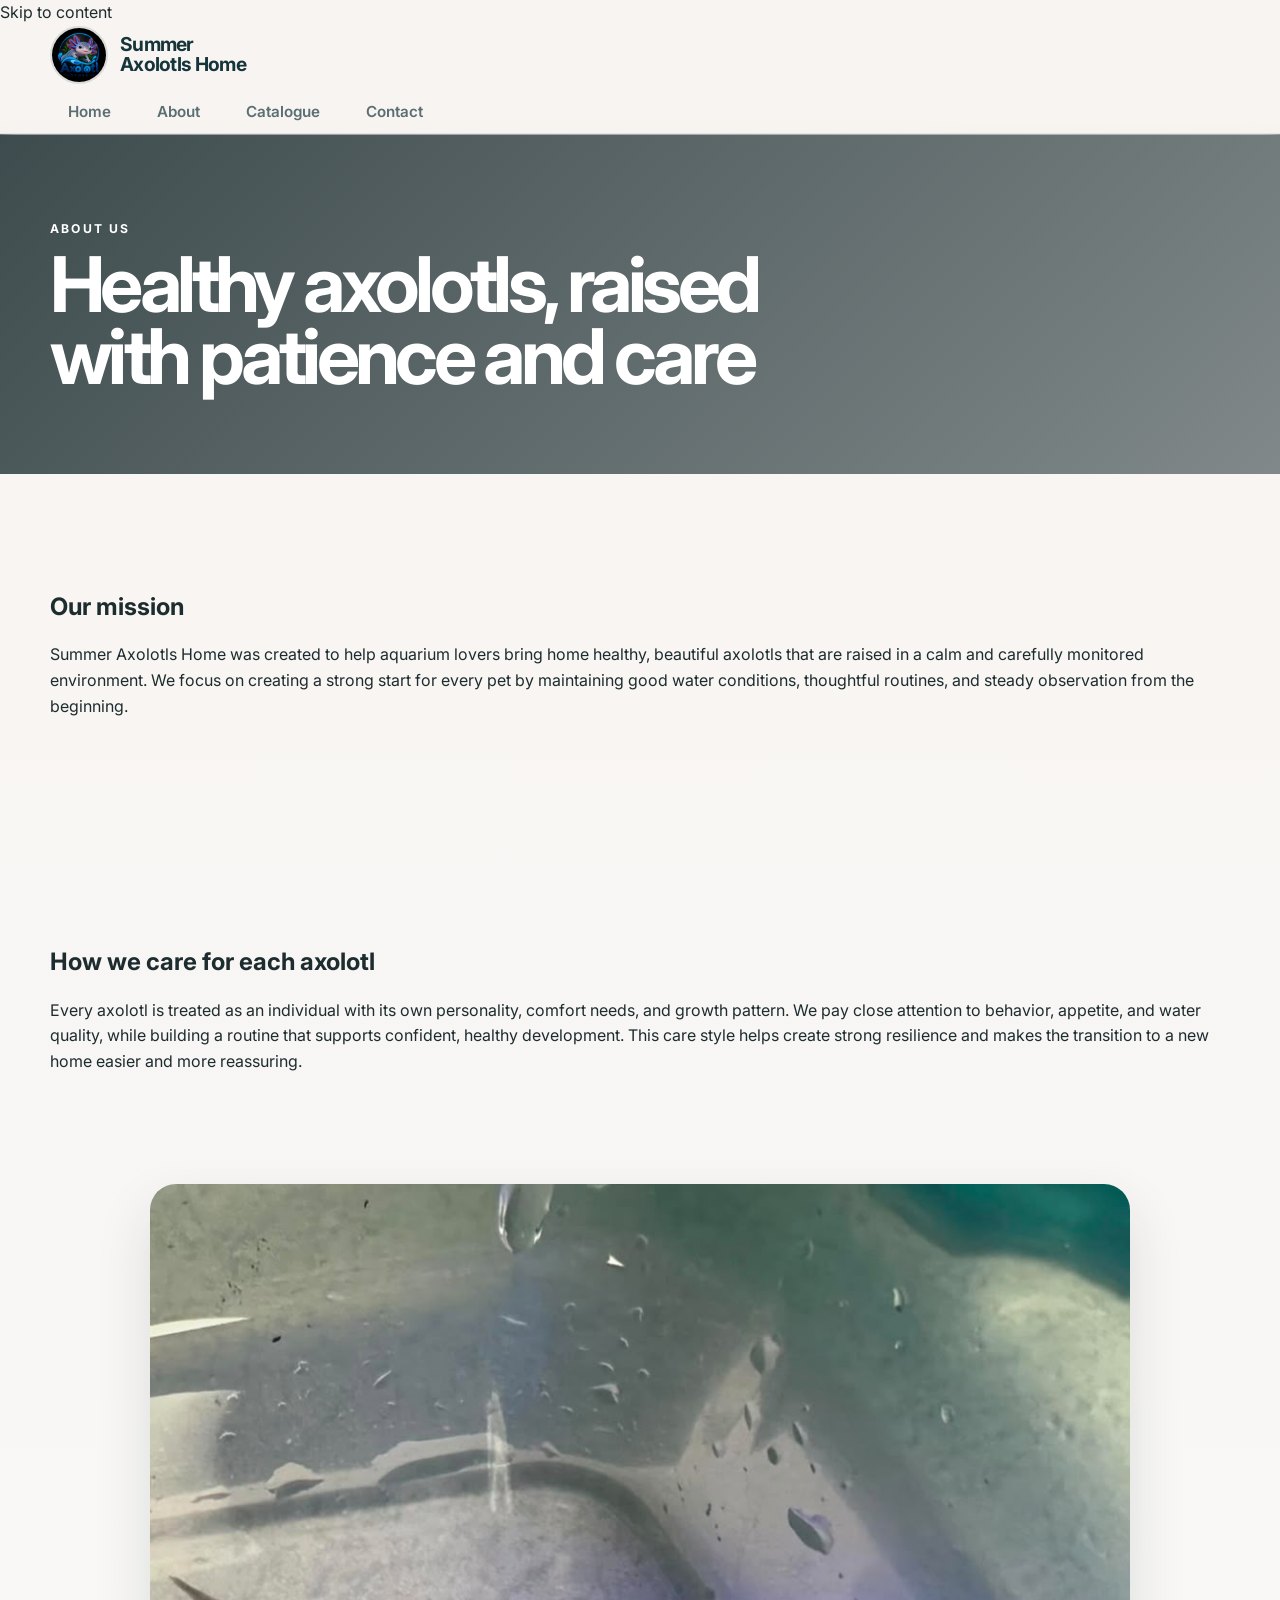
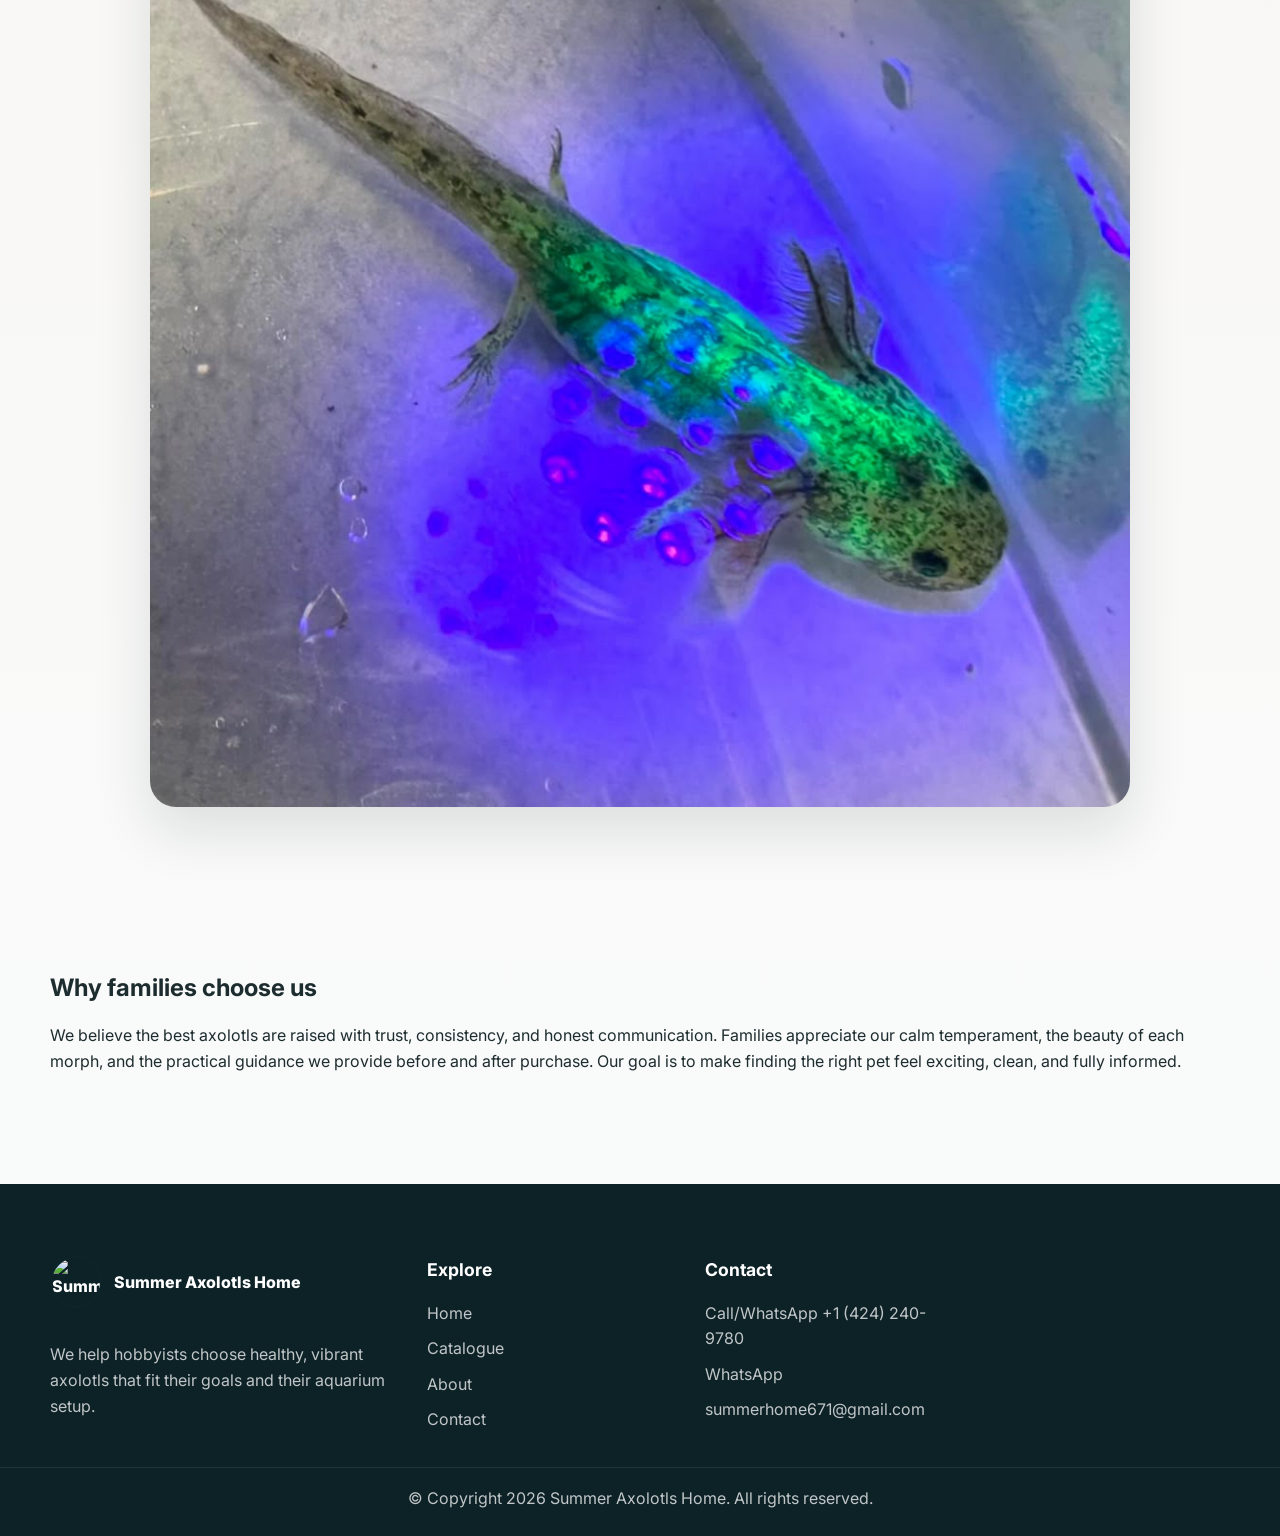
==== home/about.html @ 6de80795 "chages" ====
<!DOCTYPE html>
<html lang="en">
  <head>
    <meta charset="UTF-8" />
    <meta name="viewport" content="width=device-width, initial-scale=1.0" />
    <title>About | Summer Axolotls Home</title>
    <meta
      name="description"
      content="Learn more about Summer Axolotls Home, our care standards, and our mission for healthy, happy axolotls."
    />
    <link rel="icon" type="image/jpeg" href="../logo/WhatsApp%20Image%202026-10-26%20at%2015.49.10.jpeg" />
    <link rel="preconnect" href="https://fonts.googleapis.com" />
    <link rel="preconnect" href="https://fonts.gstatic.com" crossorigin />
    <link
      href="https://fonts.googleapis.com/css2?family=Cormorant+Garamond:wght@500;600;700&family=Inter:wght@400;500;600;700&display=swap"
      rel="stylesheet"
    />
    <link rel="stylesheet" href="../css/about.css" />
  </head>
  <body>
    <a class="skip-link" href="#content">Skip to content</a>

    <header class="site-header" id="site-header">
      <div class="container header-inner">
        <a href="index.html" class="brand" aria-label="Summer Axolotls Home home">
          <img src="../logo/WhatsApp%20Image%202026-10-26%20at%2015.49.10.jpeg" alt="Summer Axolotls Home logo" />
          <span class="brand-wordmark">
            <strong>Summer</strong>
            <strong>Axolotls Home</strong>
          </span>
        </a>

        <button class="nav-toggle" aria-expanded="false" aria-controls="site-nav" aria-label="Toggle navigation">
          <span></span>
          <span></span>
          <span></span>
        </button>

        <nav class="site-nav" id="site-nav" aria-label="Main navigation">
          <a href="index.html">Home</a>
          <a href="about.html">About</a>
          <a href="catalogue.html">Catalogue</a>
          <a href="index.html#contact">Contact</a>
        </nav>
      </div>
    </header>

    <main id="content">
      <section class="hero small-hero">
        <div class="hero-overlay"></div>
        <div class="container hero-content narrow">
          <div class="hero-copy">
            <p class="eyebrow">About us</p>
            <h1>Healthy axolotls, raised with patience and care</h1>
          </div>
        </div>
      </section>

      <section class="section-spacing content-only">
        <div class="container narrow">
          <h2>Our mission</h2>
          <p>
            Summer Axolotls Home was created to help aquarium lovers bring home healthy, beautiful axolotls that are raised in a calm
            and carefully monitored environment. We focus on creating a strong start for every pet by maintaining good water conditions,
            thoughtful routines, and steady observation from the beginning.
          </p>
        </div>
      </section>

      <section class="section-spacing content-only">
        <div class="container narrow">
          <h2>How we care for each axolotl</h2>
          <p>
            Every axolotl is treated as an individual with its own personality, comfort needs, and growth pattern. We pay close attention to
            behavior, appetite, and water quality, while building a routine that supports confident, healthy development. This care style helps
            create strong resilience and makes the transition to a new home easier and more reassuring.
          </p>
        </div>
      </section>

      <div class="container" style="margin-bottom: 48px;">
        <div class="feature-media" style="max-width: 980px; margin: 0 auto;">
          <img src="../image/WhatsApp%20Image%202026-10-26%20at%2015.56.53.jpeg" alt="Axolotl in a calm aquarium environment" />
        </div>
      </div>

      <section class="section-spacing content-only">
        <div class="container narrow">
          <h2>Why families choose us</h2>
          <p>
            We believe the best axolotls are raised with trust, consistency, and honest communication. Families appreciate our calm temperament,
            the beauty of each morph, and the practical guidance we provide before and after purchase. Our goal is to make finding the right pet
            feel exciting, clean, and fully informed.
          </p>
        </div>
      </section>
    </main>

    <footer class="site-footer" id="contact">
      <div class="container footer-grid">
        <div class="footer-brand">
          <a href="index.html" class="brand brand-footer" aria-label="Summer Axolotls Home home">
            <img src="../image/WhatsApp%20Image%202026-10-26%20at%2015.49.10.jpeg" alt="Summer Axolotls Home" />
            <span>Summer Axolotls Home</span>
          </a>
          <p>
            We help hobbyists choose healthy, vibrant axolotls that fit their goals and their aquarium setup.
          </p>
        </div>

        <div class="footer-links">
          <h3>Explore</h3>
          <ul>
            <li><a href="index.html">Home</a></li>
            <li><a href="catalogue.html">Catalogue</a></li>
            <li><a href="about.html">About</a></li>
            <li><a href="index.html#contact">Contact</a></li>
          </ul>
        </div>

        <div class="footer-links">
          <h3>Contact</h3>
          <ul>
            <li><a href="tel:+14242409780">Call/WhatsApp +1 (424) 240-9780</a></li>
            <li><a href="https://wa.me/14242409780" target="_blank" rel="noreferrer">WhatsApp</a></li>
            <li><a href="mailto:summerhome671@gmail.com">summerhome671@gmail.com</a></li>
          </ul>
        </div>
      </div>

      <div class="footer-bottom">
        <div class="container">
          <p>© Copyright <span id="year"></span> Summer Axolotls Home. All rights reserved.</p>
        </div>
      </div>
    </footer>

    <script src="../js/about.js"></script>
  </body>
</html>
---- css/about.css ----
@import url('./index.css');

.small-hero {
  min-height: 340px;
}

.hero-copy {
  max-width: 820px;
}

.eyebrow {
  display: inline-block;
  margin: 0 0 10px;
  font-size: 0.76rem;
  letter-spacing: 0.18em;
  text-transform: uppercase;
  color: var(--secondary-deep);
  font-weight: 700;
}

.content-only h2 {
  margin-bottom: 14px;
}

.feature-media {
  overflow: hidden;
  border-radius: 26px;
  box-shadow: var(--shadow);
}

.feature-media img {
  width: 100%;
  height: auto;
  object-fit: cover;
}
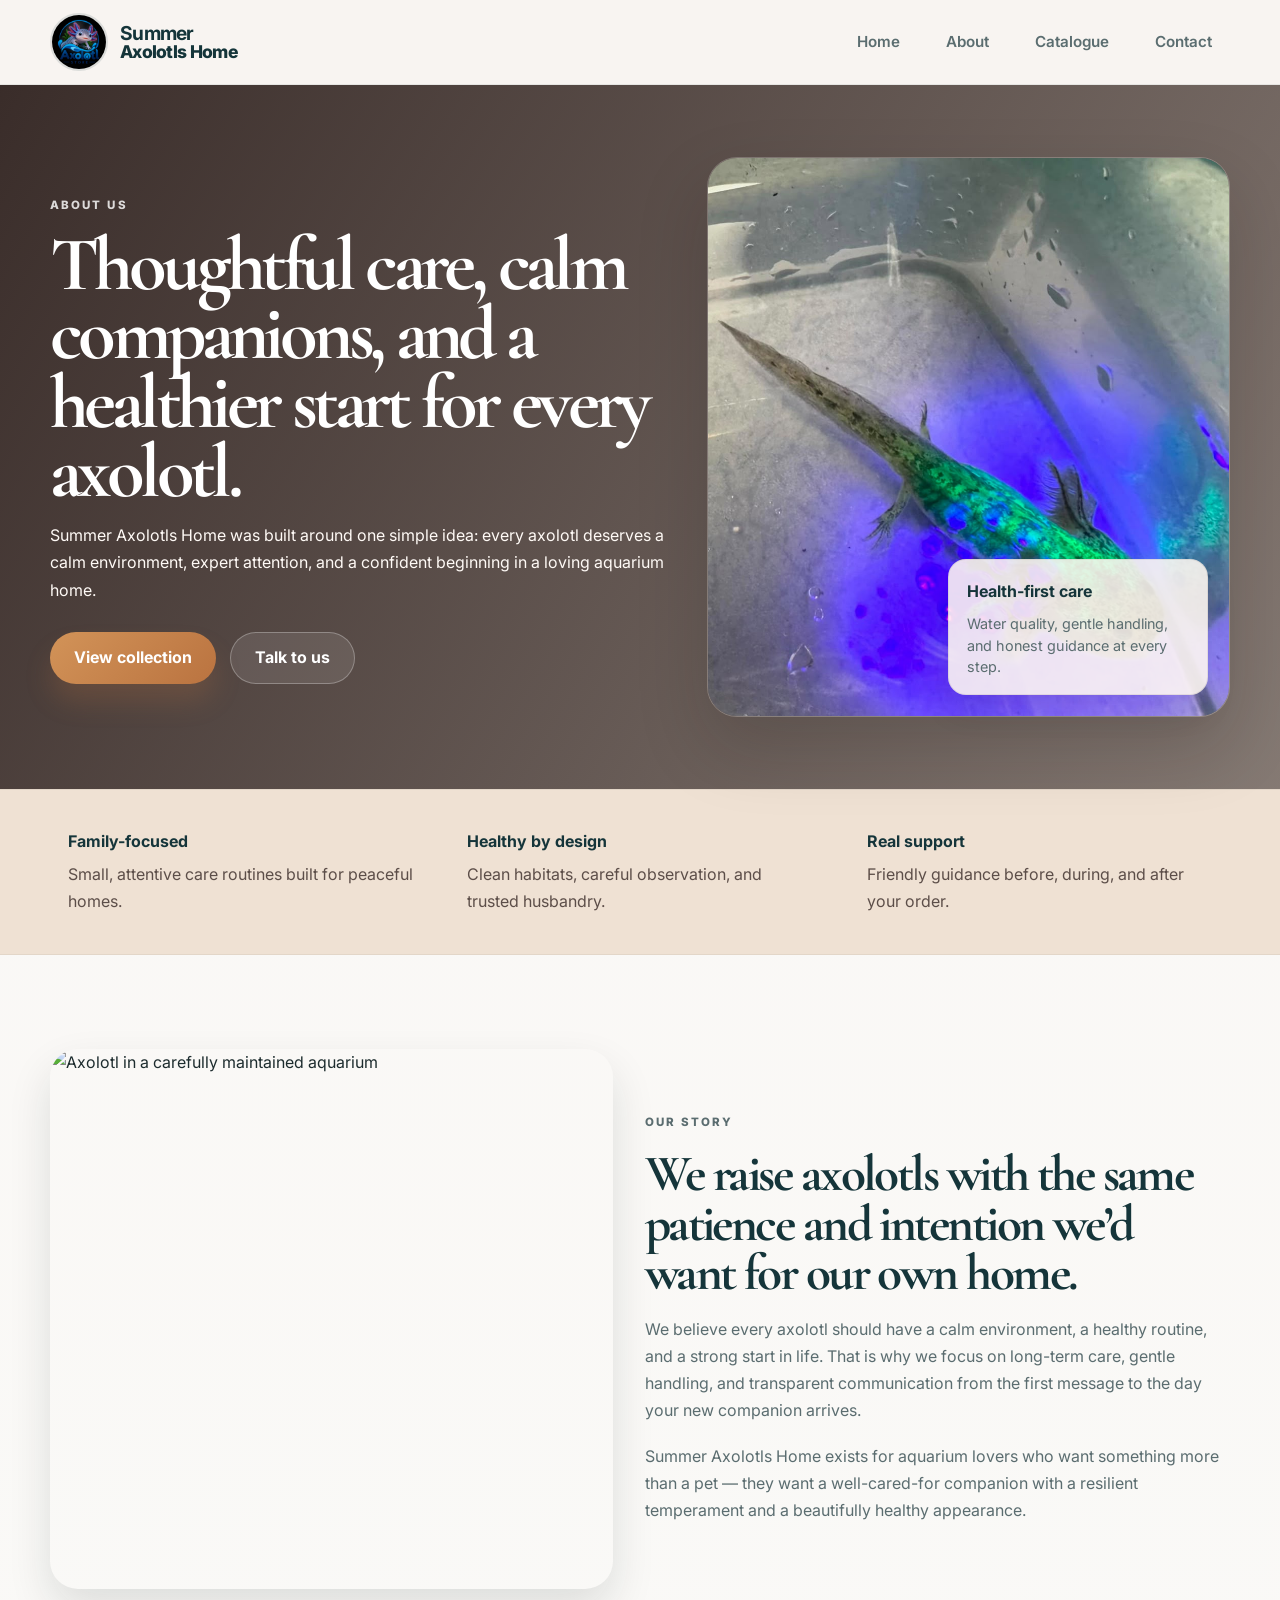
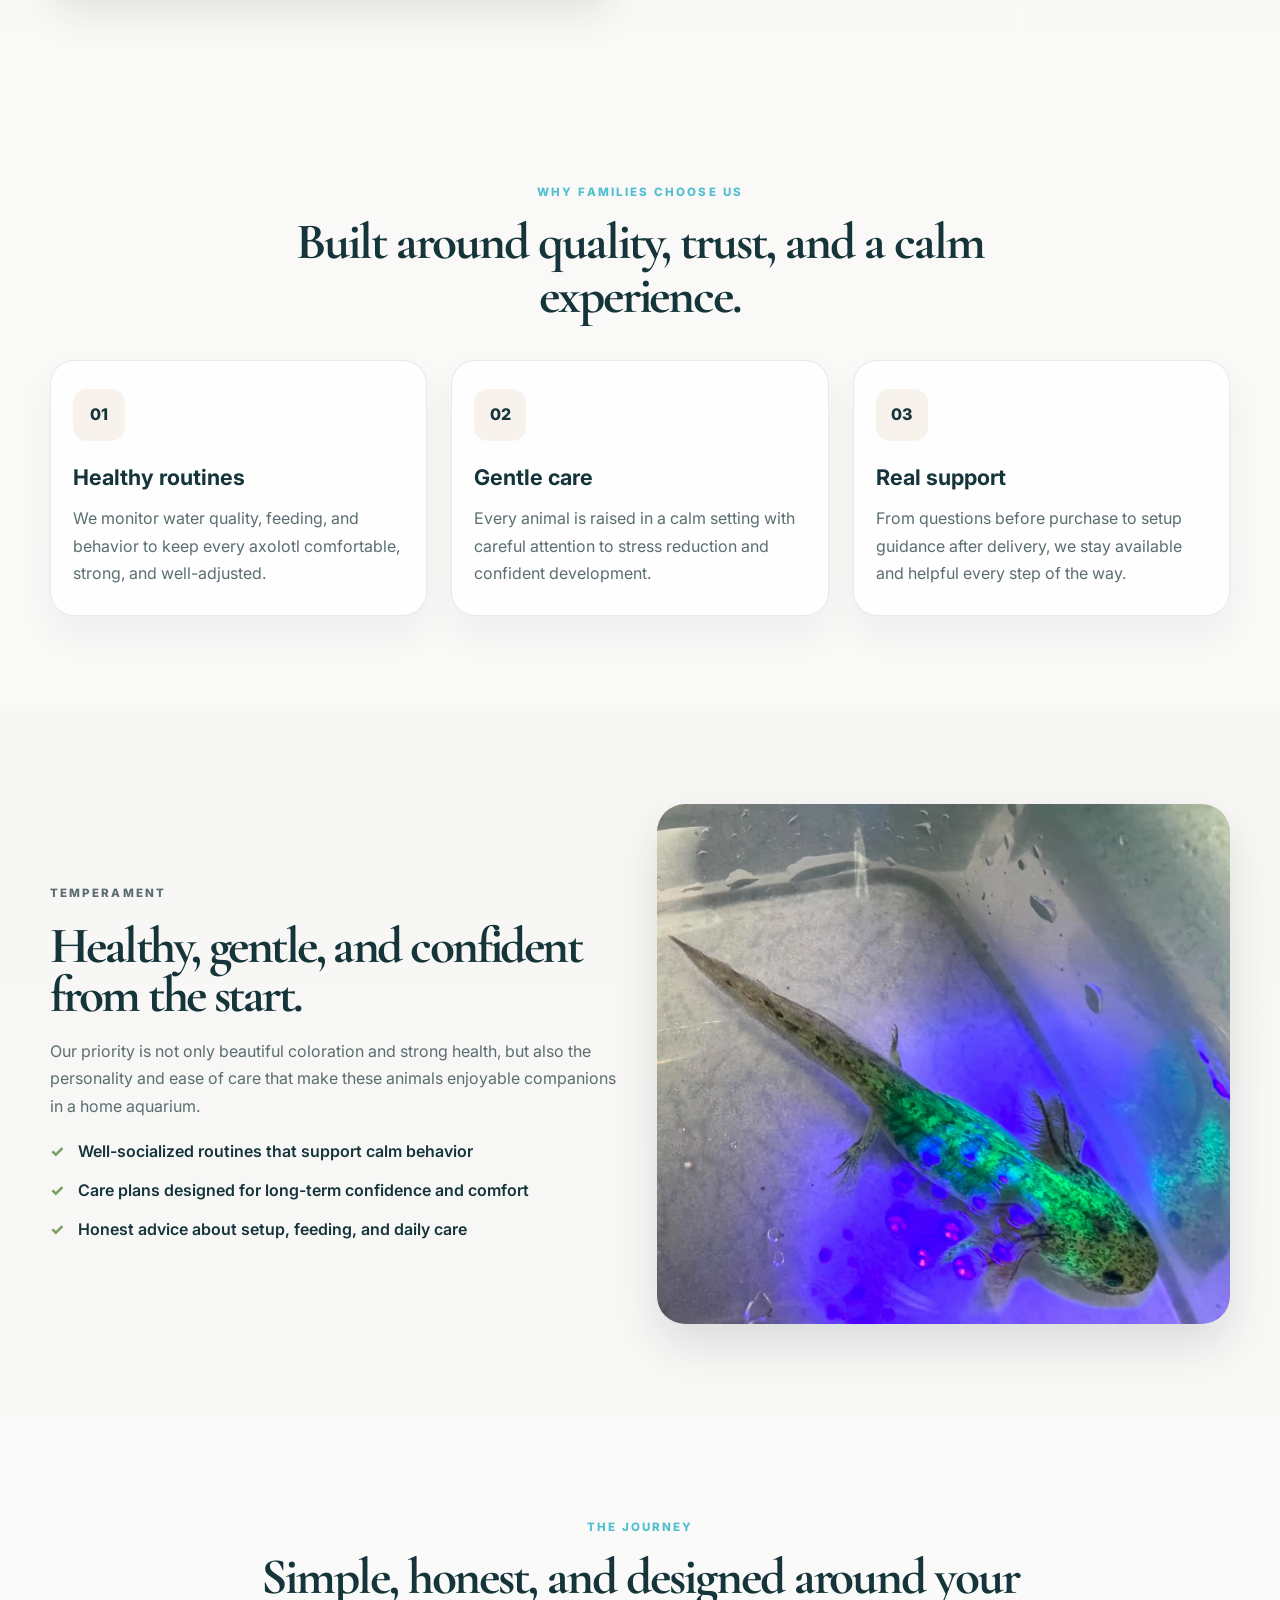
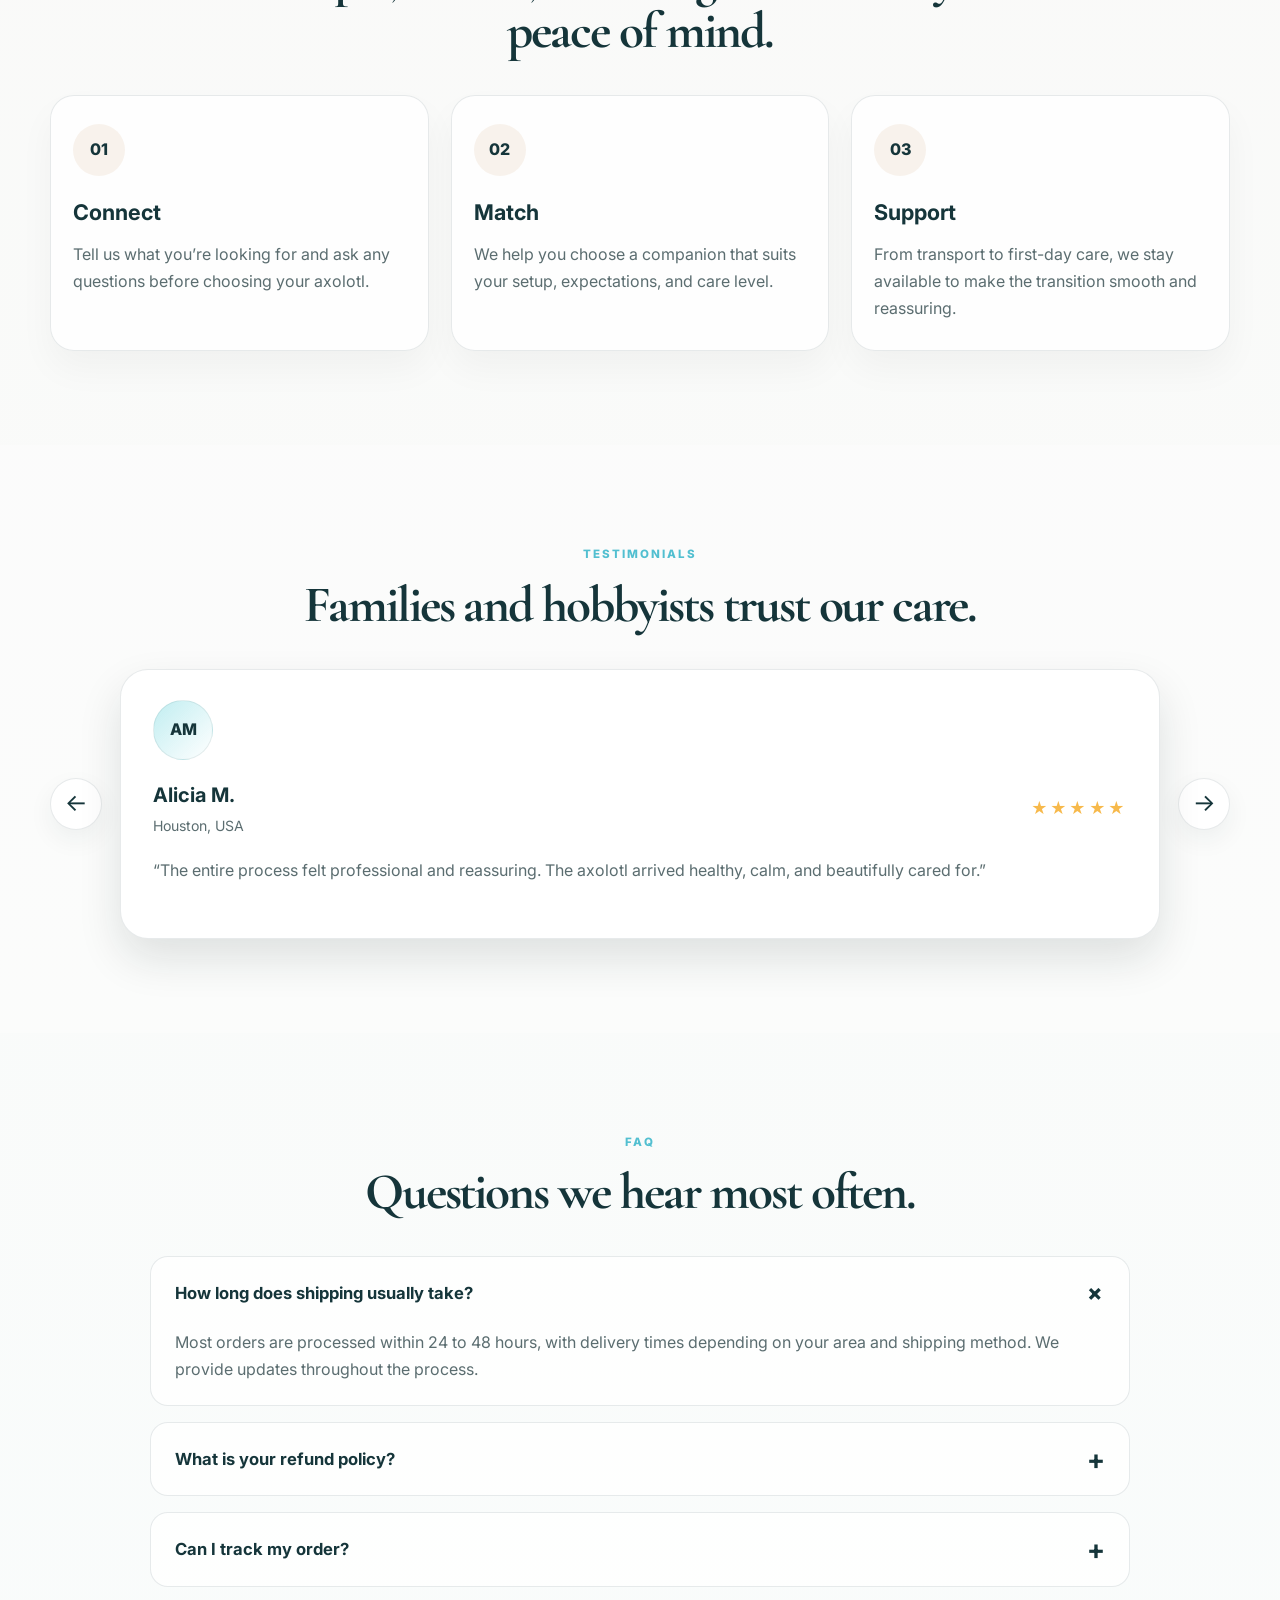
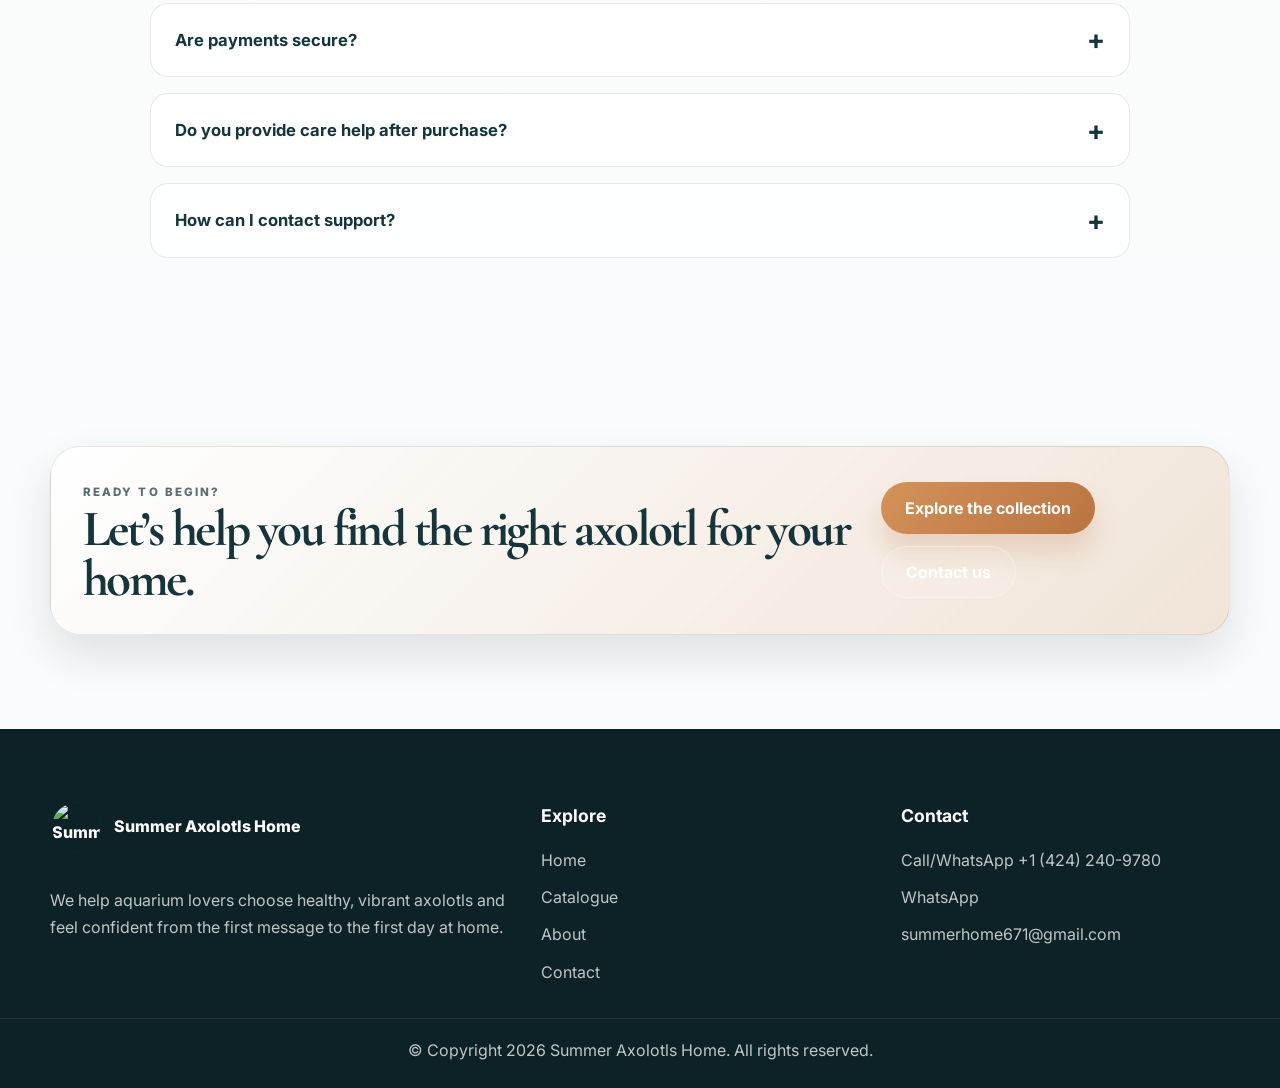
==== commit bd2d4be1: "changes" ====
--- a/home/about.html
+++ b/home/about.html
@@ -6,27 +6,25 @@
     <title>About | Summer Axolotls Home</title>
     <meta
       name="description"
-      content="Learn more about Summer Axolotls Home, our care standards, and our mission for healthy, happy axolotls."
+      content="Learn about Summer Axolotls Home, our mission, our care standards, and the customer experiences that define our brand."
     />
     <link rel="icon" type="image/jpeg" href="../logo/WhatsApp%20Image%202026-10-26%20at%2015.49.10.jpeg" />
     <link rel="preconnect" href="https://fonts.googleapis.com" />
     <link rel="preconnect" href="https://fonts.gstatic.com" crossorigin />
     <link
-      href="https://fonts.googleapis.com/css2?family=Cormorant+Garamond:wght@500;600;700&family=Inter:wght@400;500;600;700&display=swap"
+      href="https://fonts.googleapis.com/css2?family=Cormorant+Garamond:wght@500;600;700&family=Inter:wght@400;500;600;700;800&display=swap"
       rel="stylesheet"
     />
     <link rel="stylesheet" href="../css/about.css" />
   </head>
   <body>
-    <a class="skip-link" href="#content">Skip to content</a>
-
     <header class="site-header" id="site-header">
-      <div class="container header-inner">
+      <div class="container nav-shell">
         <a href="index.html" class="brand" aria-label="Summer Axolotls Home home">
           <img src="../logo/WhatsApp%20Image%202026-10-26%20at%2015.49.10.jpeg" alt="Summer Axolotls Home logo" />
           <span class="brand-wordmark">
             <strong>Summer</strong>
-            <strong>Axolotls Home</strong>
+            <span>Axolotls Home</span>
           </span>
         </a>
 
@@ -40,58 +38,284 @@
           <a href="index.html">Home</a>
           <a href="about.html">About</a>
           <a href="catalogue.html">Catalogue</a>
-          <a href="index.html#contact">Contact</a>
+          <a href="contact.html">Contact</a>
         </nav>
       </div>
     </header>
 
     <main id="content">
-      <section class="hero small-hero">
-        <div class="hero-overlay"></div>
-        <div class="container hero-content narrow">
-          <div class="hero-copy">
+      <section class="about-hero">
+        <div class="container about-hero-inner">
+          <div class="about-hero-copy">
             <p class="eyebrow">About us</p>
-            <h1>Healthy axolotls, raised with patience and care</h1>
-          </div>
-        </div>
-      </section>
-
-      <section class="section-spacing content-only">
-        <div class="container narrow">
-          <h2>Our mission</h2>
-          <p>
-            Summer Axolotls Home was created to help aquarium lovers bring home healthy, beautiful axolotls that are raised in a calm
-            and carefully monitored environment. We focus on creating a strong start for every pet by maintaining good water conditions,
-            thoughtful routines, and steady observation from the beginning.
-          </p>
-        </div>
-      </section>
-
-      <section class="section-spacing content-only">
-        <div class="container narrow">
-          <h2>How we care for each axolotl</h2>
-          <p>
-            Every axolotl is treated as an individual with its own personality, comfort needs, and growth pattern. We pay close attention to
-            behavior, appetite, and water quality, while building a routine that supports confident, healthy development. This care style helps
-            create strong resilience and makes the transition to a new home easier and more reassuring.
-          </p>
-        </div>
-      </section>
-
-      <div class="container" style="margin-bottom: 48px;">
-        <div class="feature-media" style="max-width: 980px; margin: 0 auto;">
-          <img src="../image/WhatsApp%20Image%202026-10-26%20at%2015.56.53.jpeg" alt="Axolotl in a calm aquarium environment" />
-        </div>
-      </div>
-
-      <section class="section-spacing content-only">
-        <div class="container narrow">
-          <h2>Why families choose us</h2>
-          <p>
-            We believe the best axolotls are raised with trust, consistency, and honest communication. Families appreciate our calm temperament,
-            the beauty of each morph, and the practical guidance we provide before and after purchase. Our goal is to make finding the right pet
-            feel exciting, clean, and fully informed.
-          </p>
+            <h1>Thoughtful care, calm companions, and a healthier start for every axolotl.</h1>
+            <p>
+              Summer Axolotls Home was built around one simple idea: every axolotl deserves a calm environment,
+              expert attention, and a confident beginning in a loving aquarium home.
+            </p>
+            <div class="hero-cta">
+              <a href="catalogue.html" class="button-primary">View collection</a>
+              <a href="contact.html" class="button-secondary">Talk to us</a>
+            </div>
+          </div>
+
+          <div class="about-hero-media">
+            <img src="../image/WhatsApp%20Image%202026-10-26%20at%2015.56.53.jpeg" alt="Axolotl in a calm aquarium setting" />
+            <div class="floating-card">
+              <strong>Health-first care</strong>
+              <span>Water quality, gentle handling, and honest guidance at every step.</span>
+            </div>
+          </div>
+        </div>
+      </section>
+
+      <section class="signature-strip">
+        <div class="container strip-grid">
+          <div>
+            <strong>Family-focused</strong>
+            <span>Small, attentive care routines built for peaceful homes.</span>
+          </div>
+          <div>
+            <strong>Healthy by design</strong>
+            <span>Clean habitats, careful observation, and trusted husbandry.</span>
+          </div>
+          <div>
+            <strong>Real support</strong>
+            <span>Friendly guidance before, during, and after your order.</span>
+          </div>
+        </div>
+      </section>
+
+      <section class="section-spacing story-section">
+        <div class="container story-grid">
+          <div class="story-media">
+            <img src="https://images.unsplash.com/photo-1544551763-46a013bb70b5?auto=format&fit=crop&w=1200&q=80" alt="Axolotl in a carefully maintained aquarium" />
+          </div>
+          <div class="story-copy">
+            <p class="eyebrow eyebrow-dark">Our story</p>
+            <h2>We raise axolotls with the same patience and intention we’d want for our own home.</h2>
+            <p>
+              We believe every axolotl should have a calm environment, a healthy routine, and a strong start in life.
+              That is why we focus on long-term care, gentle handling, and transparent communication from the first message to the day your new companion arrives.
+            </p>
+            <p>
+              Summer Axolotls Home exists for aquarium lovers who want something more than a pet — they want a well-cared-for companion with a resilient temperament and a beautifully healthy appearance.
+            </p>
+          </div>
+        </div>
+      </section>
+
+      <section class="section-spacing values-section">
+        <div class="container">
+          <div class="section-header section-header-center">
+            <p class="eyebrow eyebrow-dark">Why families choose us</p>
+            <h2>Built around quality, trust, and a calm experience.</h2>
+          </div>
+
+          <div class="value-grid">
+            <article class="value-card">
+              <div class="value-icon">01</div>
+              <h3>Healthy routines</h3>
+              <p>We monitor water quality, feeding, and behavior to keep every axolotl comfortable, strong, and well-adjusted.</p>
+            </article>
+
+            <article class="value-card">
+              <div class="value-icon">02</div>
+              <h3>Gentle care</h3>
+              <p>Every animal is raised in a calm setting with careful attention to stress reduction and confident development.</p>
+            </article>
+
+            <article class="value-card">
+              <div class="value-icon">03</div>
+              <h3>Real support</h3>
+              <p>From questions before purchase to setup guidance after delivery, we stay available and helpful every step of the way.</p>
+            </article>
+          </div>
+        </div>
+      </section>
+
+      <section class="section-spacing temperament-section">
+        <div class="container temperament-grid">
+          <div class="temperament-copy">
+            <p class="eyebrow eyebrow-dark">Temperament</p>
+            <h2>Healthy, gentle, and confident from the start.</h2>
+            <p>
+              Our priority is not only beautiful coloration and strong health, but also the personality and ease of care that make these animals enjoyable companions in a home aquarium.
+            </p>
+            <ul class="check-list">
+              <li>Well-socialized routines that support calm behavior</li>
+              <li>Care plans designed for long-term confidence and comfort</li>
+              <li>Honest advice about setup, feeding, and daily care</li>
+            </ul>
+          </div>
+
+          <div class="temperament-media">
+            <img src="../image/WhatsApp%20Image%202026-10-26%20at%2015.56.53.jpeg" alt="A healthy axolotl resting in a clean aquarium" />
+          </div>
+        </div>
+      </section>
+
+      <section class="section-spacing process-section">
+        <div class="container">
+          <div class="section-header section-header-center">
+            <p class="eyebrow eyebrow-dark">The journey</p>
+            <h2>Simple, honest, and designed around your peace of mind.</h2>
+          </div>
+
+          <div class="process-grid">
+            <article class="process-card">
+              <span>01</span>
+              <h3>Connect</h3>
+              <p>Tell us what you’re looking for and ask any questions before choosing your axolotl.</p>
+            </article>
+
+            <article class="process-card">
+              <span>02</span>
+              <h3>Match</h3>
+              <p>We help you choose a companion that suits your setup, expectations, and care level.</p>
+            </article>
+
+            <article class="process-card">
+              <span>03</span>
+              <h3>Support</h3>
+              <p>From transport to first-day care, we stay available to make the transition smooth and reassuring.</p>
+            </article>
+          </div>
+        </div>
+      </section>
+
+      <section class="section-spacing testimonials-section" aria-labelledby="testimonials-title">
+        <div class="container">
+          <div class="section-header section-header-center">
+            <p class="eyebrow eyebrow-dark">Testimonials</p>
+            <h2 id="testimonials-title">Families and hobbyists trust our care.</h2>
+          </div>
+
+          <div class="testimonial-slider" aria-live="polite">
+            <button class="carousel-button prev" type="button" aria-label="Previous testimonial">←</button>
+            <div class="testimonial-track">
+              <article class="testimonial active">
+                <div class="avatar avatar-one">AM</div>
+                <div class="review-header">
+                  <div>
+                    <h3>Alicia M.</h3>
+                    <span>Houston, USA</span>
+                  </div>
+                  <div class="stars" aria-label="5 out of 5 stars">★★★★★</div>
+                </div>
+                <p>“The entire process felt professional and reassuring. The axolotl arrived healthy, calm, and beautifully cared for.”</p>
+              </article>
+
+              <article class="testimonial">
+                <div class="avatar avatar-two">LC</div>
+                <div class="review-header">
+                  <div>
+                    <h3>Lucia C.</h3>
+                    <span>Mexico City, Mexico</span>
+                  </div>
+                  <div class="stars" aria-label="5 out of 5 stars">★★★★★</div>
+                </div>
+                <p>“We got honest advice, quick communication, and a pet that looked strong from the start. Highly recommended.”</p>
+              </article>
+
+              <article class="testimonial">
+                <div class="avatar avatar-three">JR</div>
+                <div class="review-header">
+                  <div>
+                    <h3>James R.</h3>
+                    <span>London, England</span>
+                  </div>
+                  <div class="stars" aria-label="5 out of 5 stars">★★★★★</div>
+                </div>
+                <p>“Everything was clear, calm, and genuinely helpful. We felt supported before and after the purchase.”</p>
+              </article>
+            </div>
+            <button class="carousel-button next" type="button" aria-label="Next testimonial">→</button>
+          </div>
+        </div>
+      </section>
+
+      <section class="section-spacing faq-section" aria-labelledby="faq-title">
+        <div class="container faq-wrap">
+          <div class="section-header section-header-center">
+            <p class="eyebrow eyebrow-dark">FAQ</p>
+            <h2 id="faq-title">Questions we hear most often.</h2>
+          </div>
+
+          <div class="faq-list">
+            <div class="faq-item active">
+              <button class="faq-question" type="button">
+                <span>How long does shipping usually take?</span>
+                <span class="faq-icon">+</span>
+              </button>
+              <div class="faq-answer">
+                <p>Most orders are processed within 24 to 48 hours, with delivery times depending on your area and shipping method. We provide updates throughout the process.</p>
+              </div>
+            </div>
+
+            <div class="faq-item">
+              <button class="faq-question" type="button">
+                <span>What is your refund policy?</span>
+                <span class="faq-icon">+</span>
+              </button>
+              <div class="faq-answer">
+                <p>If a valid issue is reported with the order, we review the situation and offer a replacement or refund based on policy and documented conditions.</p>
+              </div>
+            </div>
+
+            <div class="faq-item">
+              <button class="faq-question" type="button">
+                <span>Can I track my order?</span>
+                <span class="faq-icon">+</span>
+              </button>
+              <div class="faq-answer">
+                <p>Yes. Once shipped, we share tracking details so you can follow your order and know when to expect delivery.</p>
+              </div>
+            </div>
+
+            <div class="faq-item">
+              <button class="faq-question" type="button">
+                <span>Are payments secure?</span>
+                <span class="faq-icon">+</span>
+              </button>
+              <div class="faq-answer">
+                <p>Yes. We use trusted payment methods designed to protect customer information and provide a smooth checkout experience.</p>
+              </div>
+            </div>
+
+            <div class="faq-item">
+              <button class="faq-question" type="button">
+                <span>Do you provide care help after purchase?</span>
+                <span class="faq-icon">+</span>
+              </button>
+              <div class="faq-answer">
+                <p>Absolutely. We provide guidance on setup, feeding, and basic aquarium care so your axolotl settles in with confidence.</p>
+              </div>
+            </div>
+
+            <div class="faq-item">
+              <button class="faq-question" type="button">
+                <span>How can I contact support?</span>
+                <span class="faq-icon">+</span>
+              </button>
+              <div class="faq-answer">
+                <p>You can contact us by phone, WhatsApp, or email. We aim to answer questions quickly and clearly.</p>
+              </div>
+            </div>
+          </div>
+        </div>
+      </section>
+
+      <section class="section-spacing cta-band">
+        <div class="container cta-shell">
+          <div>
+            <p class="eyebrow eyebrow-dark">Ready to begin?</p>
+            <h2>Let’s help you find the right axolotl for your home.</h2>
+          </div>
+          <div class="cta-actions">
+            <a href="catalogue.html" class="button-primary">Explore the collection</a>
+            <a href="contact.html" class="button-secondary">Contact us</a>
+          </div>
         </div>
       </section>
     </main>
@@ -104,7 +328,7 @@
             <span>Summer Axolotls Home</span>
           </a>
           <p>
-            We help hobbyists choose healthy, vibrant axolotls that fit their goals and their aquarium setup.
+            We help aquarium lovers choose healthy, vibrant axolotls and feel confident from the first message to the first day at home.
           </p>
         </div>
 
@@ -114,7 +338,7 @@
             <li><a href="index.html">Home</a></li>
             <li><a href="catalogue.html">Catalogue</a></li>
             <li><a href="about.html">About</a></li>
-            <li><a href="index.html#contact">Contact</a></li>
+            <li><a href="contact.html">Contact</a></li>
           </ul>
         </div>
 
--- a/css/about.css
+++ b/css/about.css
@@ -1,35 +1,935 @@
-@import url('./index.css');
-
-.small-hero {
-  min-height: 340px;
-}
-
-.hero-copy {
-  max-width: 820px;
+:root {
+  --bg: #f5f3ef;
+  --surface: #ffffff;
+  --surface-soft: #f4f9fa;
+  --primary: #15353a;
+  --primary-strong: #0d2125;
+  --secondary: #8edfe5;
+  --secondary-strong: #52bfd0;
+  --accent: #efb15f;
+  --text: #1d2c2e;
+  --muted: #5b6d70;
+  --line: rgba(21, 53, 58, 0.1);
+  --shadow: 0 20px 44px rgba(15, 31, 34, 0.12);
+  --success: #1f8f62;
+}
+
+* { box-sizing: border-box; }
+
+html { scroll-behavior: smooth; }
+
+body {
+  margin: 0;
+  background: linear-gradient(180deg, #f8f4f1 0%, #f7fbfb 100%);
+  color: var(--text);
+  font-family: "Inter", sans-serif;
+  line-height: 1.7;
+}
+
+img { max-width: 100%; display: block; }
+
+a { color: inherit; text-decoration: none; }
+
+button, input, textarea { font: inherit; }
+
+button { cursor: pointer; }
+
+.container {
+  width: min(1180px, calc(100% - 28px));
+  margin: 0 auto;
+}
+
+.section-spacing {
+  padding: 94px 0;
 }
 
 .eyebrow {
   display: inline-block;
-  margin: 0 0 10px;
-  font-size: 0.76rem;
+  margin: 0 0 14px;
+  font-size: 0.72rem;
   letter-spacing: 0.18em;
   text-transform: uppercase;
-  color: var(--secondary-deep);
+  font-weight: 800;
+  color: rgba(255,255,255,0.82);
+}
+
+.eyebrow-dark {
+  color: var(--secondary-strong);
+}
+
+.section-header {
+  max-width: 760px;
+  margin-bottom: 36px;
+}
+
+.section-header-center {
+  margin-left: auto;
+  margin-right: auto;
+  text-align: center;
+}
+
+.section-header h2,
+.contact-copy h2,
+.intro-grid h2 {
+  margin: 0;
+  font-family: "Cormorant Garamond", serif;
+  font-size: clamp(2.4rem, 4vw, 3.4rem);
+  line-height: 1.05;
+  letter-spacing: -0.04em;
+  color: var(--primary);
+}
+
+.site-header {
+  position: sticky;
+  top: 0;
+  z-index: 40;
+  background: rgba(248,244,241,0.9);
+  backdrop-filter: blur(10px);
+  border-bottom: 1px solid rgba(21, 53, 58, 0.08);
+}
+
+.nav-shell {
+  display: flex;
+  align-items: center;
+  justify-content: space-between;
+  min-height: 84px;
+  gap: 18px;
+}
+
+.brand {
+  display: inline-flex;
+  align-items: center;
+  gap: 12px;
+  flex: 1;
+  color: var(--primary);
+  font-weight: 800;
+}
+
+.brand img {
+  width: 58px;
+  height: 58px;
+  border-radius: 50%;
+  object-fit: cover;
+  border: 2px solid rgba(21,53,58,0.12);
+}
+
+.brand-wordmark {
+  display: flex;
+  flex-direction: column;
+  line-height: 1;
+  font-size: 1.1rem;
+  letter-spacing: -0.04em;
+}
+
+.brand-wordmark strong {
+  font-size: 1.2rem;
+}
+
+.site-nav {
+  display: flex;
+  align-items: center;
+  gap: 10px;
+}
+
+.site-nav a {
+  display: inline-flex;
+  min-height: 42px;
+  padding: 0 18px;
+  border-radius: 999px;
+  font-size: 0.95rem;
+  font-weight: 600;
+  color: var(--muted);
+  align-items: center;
+  justify-content: center;
+  transition: all 0.2s ease;
+}
+
+.site-nav a:hover,
+.site-nav a:focus-visible {
+  background: rgba(94, 200, 209, 0.1);
+  color: var(--primary);
+}
+
+.nav-toggle {
+  display: none;
+  width: 52px;
+  height: 44px;
+  background: rgba(255,255,255,0.7);
+  border: 1px solid var(--line);
+  border-radius: 12px;
+  align-items: center;
+  justify-content: center;
+  flex-direction: column;
+  gap: 5px;
+}
+
+.nav-toggle span {
+  display: block;
+  width: 18px;
+  height: 2px;
+  background: var(--primary);
+  border-radius: 999px;
+}
+
+.about-hero {
+  background: linear-gradient(120deg, rgba(37, 23, 20, 0.9), rgba(84, 69, 61, 0.7)), url('https://images.unsplash.com/photo-1544551763-46a013bb70b5?auto=format&fit=crop&w=1800&q=80') center/cover no-repeat;
+  min-height: 620px;
+  display: flex;
+  align-items: center;
+}
+
+.about-hero-inner {
+  display: grid;
+  grid-template-columns: 1.08fr 0.92fr;
+  gap: 42px;
+  align-items: center;
+  padding: 72px 0;
+}
+
+.about-hero-copy {
+  color: #fffaf6;
+  max-width: 650px;
+}
+
+.about-hero-copy h1 {
+  margin: 0;
+  font-family: "Cormorant Garamond", serif;
+  font-size: clamp(3.2rem, 6vw, 6rem);
+  line-height: 0.9;
+  letter-spacing: -0.06em;
+  color: white;
+}
+
+.about-hero-copy p:last-child {
+  margin-top: 18px;
+  max-width: 560px;
+  color: rgba(255,255,255,0.82);
+  font-size: 1.08rem;
+}
+
+.hero-cta {
+  display: flex;
+  flex-wrap: wrap;
+  gap: 14px;
+  margin-top: 28px;
+}
+
+.button-primary,
+.button-secondary {
+  display: inline-flex;
+  align-items: center;
+  justify-content: center;
+  min-height: 52px;
+  padding: 0 24px;
+  border-radius: 999px;
   font-weight: 700;
-}
-
-.content-only h2 {
+  transition: transform 0.2s ease, box-shadow 0.2s ease;
+}
+
+.button-primary {
+  background: linear-gradient(135deg, #d29358, #ba7340);
+  color: white;
+  box-shadow: 0 18px 26px rgba(186, 115, 64, 0.22);
+}
+
+.button-secondary {
+  background: rgba(255,255,255,0.1);
+  color: white;
+  border: 1px solid rgba(255,255,255,0.28);
+}
+
+.button-primary:hover,
+.button-secondary:hover,
+.button-primary:focus-visible,
+.button-secondary:focus-visible {
+  transform: translateY(-1px);
+}
+
+.about-hero-media {
+  position: relative;
+}
+
+.about-hero-media img {
+  width: 100%;
+  height: 560px;
+  border-radius: 30px;
+  object-fit: cover;
+  border: 1px solid rgba(255,255,255,0.2);
+  box-shadow: 0 30px 70px rgba(20, 19, 18, 0.18);
+}
+
+.floating-card {
+  position: absolute;
+  right: 22px;
+  bottom: 22px;
+  max-width: 260px;
+  display: grid;
+  gap: 8px;
+  padding: 18px 18px 16px;
+  background: rgba(255,249,242,0.88);
+  border: 1px solid rgba(46, 32, 29, 0.08);
+  border-radius: 18px;
+  box-shadow: 0 16px 30px rgba(46, 32, 29, 0.12);
+}
+
+.floating-card strong {
+  color: var(--primary);
+  font-size: 1rem;
+}
+
+.floating-card span {
+  color: var(--muted);
+  font-size: 0.9rem;
+  line-height: 1.5;
+}
+
+.signature-strip {
+  background: #efe1d3;
+  border-top: 1px solid rgba(46, 32, 29, 0.06);
+  border-bottom: 1px solid rgba(46, 32, 29, 0.06);
+}
+
+.strip-grid {
+  display: grid;
+  grid-template-columns: repeat(3, minmax(0, 1fr));
+  gap: 18px;
+  padding: 26px 0;
+}
+
+.strip-grid div {
+  display: grid;
+  gap: 6px;
+  padding: 12px 18px;
+}
+
+.strip-grid strong {
+  color: var(--primary);
+  font-size: 1rem;
+}
+
+.strip-grid span {
+  color: rgba(46, 32, 29, 0.76);
+}
+
+.story-section,
+.values-section,
+.process-section,
+.testimonials-section,
+.faq-section,
+.cta-band {
+  background: rgba(255,255,255,0.26);
+}
+
+.story-grid {
+  display: grid;
+  grid-template-columns: 1fr 1.04fr;
+  gap: 32px;
+  align-items: center;
+}
+
+.story-media img {
+  width: 100%;
+  height: 540px;
+  object-fit: cover;
+  border-radius: 28px;
+  box-shadow: var(--shadow);
+}
+
+.story-copy {
+  display: grid;
+  gap: 18px;
+}
+
+.story-copy h2 {
+  margin: 0;
+  font-family: "Cormorant Garamond", serif;
+  font-size: clamp(2.6rem, 4vw, 4rem);
+  line-height: 0.96;
+  letter-spacing: -0.05em;
+  color: var(--primary);
+}
+
+.story-copy p {
+  margin: 0;
+  color: var(--muted);
+}
+
+.intro-grid {
+  display: grid;
+  grid-template-columns: 0.9fr 1.1fr;
+  gap: 26px;
+  align-items: start;
+}
+
+.intro-grid p,
+.value-card p,
+.contact-copy p,
+.testimonial p,
+.faq-answer p,
+.process-card p,
+.temperament-copy p,
+.cta-shell p {
+  margin: 0;
+  color: var(--muted);
+}
+
+.about-values {
+  background: rgba(142, 223, 229, 0.08);
+}
+
+.value-grid {
+  display: grid;
+  grid-template-columns: repeat(3, minmax(0, 1fr));
+  gap: 24px;
+}
+
+.value-card {
+  background: rgba(255,255,255,0.82);
+  border: 1px solid var(--line);
+  border-radius: 24px;
+  padding: 28px 22px;
+  box-shadow: 0 18px 35px rgba(18,61,66,0.05);
+}
+
+.value-icon {
+  display: inline-flex;
+  width: 52px;
+  height: 52px;
+  align-items: center;
+  justify-content: center;
+  border-radius: 14px;
+  background: rgba(206, 156, 109, 0.12);
+  color: var(--primary);
+  font-weight: 800;
+  margin-bottom: 18px;
+}
+
+.value-card h3 {
+  margin: 0 0 10px;
+  color: var(--primary);
+  font-size: 1.35rem;
+}
+
+.temperament-grid {
+  display: grid;
+  grid-template-columns: 1fr 1fr;
+  gap: 34px;
+  align-items: center;
+}
+
+.temperament-copy {
+  display: grid;
+  gap: 18px;
+}
+
+.temperament-copy h2 {
+  margin: 0;
+  font-family: "Cormorant Garamond", serif;
+  font-size: clamp(2.6rem, 4vw, 4rem);
+  line-height: 0.96;
+  letter-spacing: -0.05em;
+  color: var(--primary);
+}
+
+.check-list {
+  list-style: none;
+  padding: 0;
+  margin: 0;
+  display: grid;
+  gap: 12px;
+}
+
+.check-list li {
+  position: relative;
+  padding-left: 28px;
+  color: var(--primary);
+  font-weight: 600;
+}
+
+.check-list li::before {
+  content: "✓";
+  position: absolute;
+  left: 0;
+  top: 0;
+  color: #7c9f63;
+  font-weight: 800;
+}
+
+.temperament-media img {
+  width: 100%;
+  height: 520px;
+  object-fit: cover;
+  border-radius: 28px;
+  box-shadow: var(--shadow);
+}
+
+.process-grid {
+  display: grid;
+  grid-template-columns: repeat(3, minmax(0, 1fr));
+  gap: 22px;
+}
+
+.process-card {
+  background: rgba(255,255,255,0.8);
+  border: 1px solid var(--line);
+  border-radius: 24px;
+  padding: 28px 22px;
+  box-shadow: 0 18px 36px rgba(23, 27, 29, 0.04);
+}
+
+.process-card span {
+  display: inline-flex;
+  width: 52px;
+  height: 52px;
+  align-items: center;
+  justify-content: center;
+  border-radius: 50%;
+  background: rgba(206, 156, 109, 0.12);
+  color: var(--primary);
+  font-weight: 800;
+  margin-bottom: 18px;
+}
+
+.process-card h3 {
+  margin: 0 0 10px;
+  color: var(--primary);
+  font-size: 1.35rem;
+}
+
+.testimonials-section {
+  background: rgba(255,255,255,0.5);
+}
+
+.testimonial-slider {
+  display: grid;
+  grid-template-columns: 52px 1fr 52px;
+  align-items: center;
+  gap: 18px;
+}
+
+.carousel-button {
+  width: 52px;
+  height: 52px;
+  border-radius: 50%;
+  border: 1px solid var(--line);
+  background: var(--surface);
+  color: var(--primary);
+  font-size: 1.5rem;
+  box-shadow: 0 10px 26px rgba(21,53,58,0.06);
+}
+
+.testimonial-track {
+  position: relative;
+  min-height: 270px;
+}
+
+.testimonial {
+  position: absolute;
+  inset: 0;
+  display: none;
+  flex-direction: column;
+  gap: 18px;
+  padding: 30px 32px;
+  background: var(--surface);
+  border-radius: 28px;
+  border: 1px solid var(--line);
+  box-shadow: var(--shadow);
+}
+
+.testimonial.active {
+  display: flex;
+}
+
+.avatar {
+  display: inline-flex;
+  width: 60px;
+  height: 60px;
+  align-items: center;
+  justify-content: center;
+  border-radius: 50%;
+  font-weight: 800;
+  color: var(--primary);
+  background: linear-gradient(135deg, rgba(142,223,229,0.55), rgba(255,255,255,0.8));
+  border: 1px solid rgba(21,53,58,0.08);
+}
+
+.avatar-two {
+  background: linear-gradient(135deg, rgba(239,177,95,0.45), rgba(255,255,255,0.8));
+}
+
+.avatar-three {
+  background: linear-gradient(135deg, rgba(88,139,211,0.28), rgba(255,255,255,0.8));
+}
+
+.review-header {
+  display: flex;
+  align-items: center;
+  justify-content: space-between;
+  gap: 18px;
+}
+
+.review-header h3 {
+  margin: 0;
+  color: var(--primary);
+  font-size: 1.25rem;
+}
+
+.review-header span {
+  color: var(--muted);
+  font-size: 0.88rem;
+}
+
+.stars {
+  color: #f7b94b;
+  letter-spacing: 0.14em;
+  font-size: 1rem;
+}
+
+.faq-wrap {
+  max-width: 980px;
+}
+
+.faq-list {
+  display: grid;
+  gap: 16px;
+}
+
+.faq-item {
+  background: rgba(255,255,255,0.8);
+  border: 1px solid var(--line);
+  border-radius: 18px;
+  overflow: hidden;
+}
+
+.faq-question {
+  width: 100%;
+  padding: 22px 24px;
+  background: transparent;
+  border: none;
+  display: flex;
+  align-items: center;
+  justify-content: space-between;
+  text-align: left;
+  color: var(--primary);
+  font-weight: 700;
+  font-size: 1.04rem;
+}
+
+.faq-answer {
+  max-height: 0;
+  overflow: hidden;
+  transition: max-height 0.25s ease;
+}
+
+.faq-answer p {
+  padding: 0 24px 22px;
+}
+
+.faq-item.active .faq-icon {
+  transform: rotate(45deg);
+}
+
+.faq-icon {
+  font-size: 1.7rem;
+  line-height: 1;
+  transition: transform 0.2s ease;
+}
+
+.cta-shell {
+  display: flex;
+  align-items: center;
+  justify-content: space-between;
+  gap: 24px;
+  background: linear-gradient(135deg, rgba(255,255,255,0.82), rgba(239,225,211,0.9));
+  border: 1px solid var(--line);
+  border-radius: 30px;
+  padding: 30px 32px;
+  box-shadow: var(--shadow);
+}
+
+.cta-shell h2 {
+  margin: 0;
+  font-family: "Cormorant Garamond", serif;
+  font-size: clamp(2.3rem, 4vw, 3.4rem);
+  line-height: 0.98;
+  letter-spacing: -0.05em;
+  color: var(--primary);
+}
+
+.cta-actions {
+  display: flex;
+  flex-wrap: wrap;
+  gap: 12px;
+}
+
+.contact-layout {
+  display: grid;
+  grid-template-columns: 1fr 1fr;
+  gap: 28px;
+  align-items: center;
+}
+
+.contact-copy h2 {
   margin-bottom: 14px;
 }
 
-.feature-media {
-  overflow: hidden;
-  border-radius: 26px;
+.contact-copy p {
+  color: var(--muted);
+}
+
+.contact-card {
+  background: rgba(255,255,255,0.8);
+  border: 1px solid var(--line);
+  border-radius: 24px;
+  padding: 28px 24px;
   box-shadow: var(--shadow);
 }
 
-.feature-media img {
-  width: 100%;
-  height: auto;
-  object-fit: cover;
-}
+.contact-card h3 {
+  margin: 0 0 18px;
+  color: var(--primary);
+  font-size: 1.8rem;
+}
+
+.contact-list {
+  list-style: none;
+  padding: 0;
+  margin: 0;
+  display: grid;
+  gap: 12px;
+  color: var(--muted);
+}
+
+.contact-list a {
+  color: var(--primary);
+  font-weight: 600;
+}
+
+.site-footer {
+  background: #0d2227;
+  padding: 72px 0 0;
+  color: rgba(255,255,255,0.8);
+}
+
+.footer-grid {
+  display: grid;
+  grid-template-columns: 1.4fr 1fr 1fr;
+  gap: 30px;
+  padding-bottom: 32px;
+}
+
+.footer-brand p,
+.footer-links a,
+.footer-links li,
+.footer-bottom p {
+  color: rgba(255,255,255,0.74);
+}
+
+.footer-brand .brand {
+  color: white;
+  margin-bottom: 18px;
+}
+
+.footer-brand .brand img {
+  width: 52px;
+  height: 52px;
+}
+
+.footer-links h3 {
+  margin: 0 0 16px;
+  color: white;
+  font-size: 1.1rem;
+}
+
+.footer-links ul {
+  list-style: none;
+  margin: 0;
+  padding: 0;
+  display: grid;
+  gap: 10px;
+}
+
+.footer-bottom {
+  border-top: 1px solid rgba(255,255,255,0.08);
+  padding: 18px 0 24px;
+}
+
+.footer-bottom p {
+  margin: 0;
+  text-align: center;
+}
+
+@media (max-width: 980px) {
+  .about-hero-inner,
+  .story-grid,
+  .temperament-grid,
+  .intro-grid,
+  .contact-layout,
+  .value-grid,
+  .process-grid,
+  .footer-grid,
+  .cta-shell {
+    grid-template-columns: 1fr;
+  }
+
+  .about-hero {
+    min-height: auto;
+  }
+
+  .about-hero-inner {
+    padding: 52px 0;
+  }
+
+  .story-media img,
+  .about-hero-media img,
+  .temperament-media img {
+    height: 420px;
+  }
+
+  .cta-shell {
+    display: grid;
+    text-align: center;
+  }
+
+  .cta-actions {
+    justify-content: center;
+  }
+}
+
+@media (max-width: 640px) {
+  .nav-shell {
+    min-height: 74px;
+  }
+
+  .site-nav {
+    position: absolute;
+    top: 100%;
+    left: 14px;
+    right: 14px;
+    display: none;
+    flex-direction: column;
+    align-items: stretch;
+    padding: 12px;
+    background: rgba(255,255,255,0.96);
+    border: 1px solid var(--line);
+    border-radius: 18px;
+    box-shadow: 0 18px 32px rgba(15, 31, 34, 0.08);
+  }
+
+  .site-nav.is-open {
+    display: flex;
+  }
+
+  .nav-toggle {
+    display: inline-flex;
+  }
+
+  .site-nav a {
+    justify-content: flex-start;
+    width: 100%;
+    padding: 12px 14px;
+  }
+
+  .about-hero-copy h1 {
+    font-size: 2.8rem;
+  }
+
+  .hero-cta,
+  .cta-actions {
+    flex-direction: column;
+    align-items: stretch;
+  }
+
+  .button-primary,
+  .button-secondary {
+    width: 100%;
+  }
+
+  .floating-card {
+    position: static;
+    margin-top: 18px;
+    max-width: none;
+  }
+
+  .testimonial-slider {
+    grid-template-columns: 1fr;
+  }
+
+  .carousel-button {
+    display: none;
+  }
+
+  .testimonial-track {
+    min-height: 250px;
+  }
+}
+    padding: 72px 0;
+  }
+}
+
+@media (max-width: 760px) {
+  .nav-shell {
+    min-height: 74px;
+  }
+
+  .nav-toggle {
+    display: inline-flex;
+  }
+
+  .site-nav {
+    position: absolute;
+    left: 14px;
+    right: 14px;
+    top: calc(100% + 8px);
+    flex-direction: column;
+    align-items: stretch;
+    padding: 0 14px;
+    max-height: 0;
+    opacity: 0;
+    overflow: hidden;
+    pointer-events: none;
+    background: rgba(255,255,255,0.92);
+    border: 1px solid var(--line);
+    border-radius: 18px;
+    box-shadow: 0 20px 36px rgba(15,31,34,0.12);
+    transition: all 0.25s ease;
+  }
+
+  .site-nav.is-open {
+    max-height: 350px;
+    padding: 14px;
+    opacity: 1;
+    pointer-events: auto;
+  }
+
+  .site-nav a {
+    justify-content: flex-start;
+    width: 100%;
+    padding: 10px 12px;
+    border-radius: 12px;
+  }
+
+  .about-hero-copy h1 {
+    font-size: clamp(2.5rem, 12vw, 4rem);
+  }
+
+  .about-hero-media img {
+    height: 360px;
+  }
+
+  .testimonial-slider {
+    grid-template-columns: 1fr;
+  }
+
+  .carousel-button {
+    display: none;
+  }
+
+  .faq-question {
+    padding: 18px 18px;
+  }
+
+  .faq-answer p {
+    padding: 0 18px 18px;
+  }
+}
